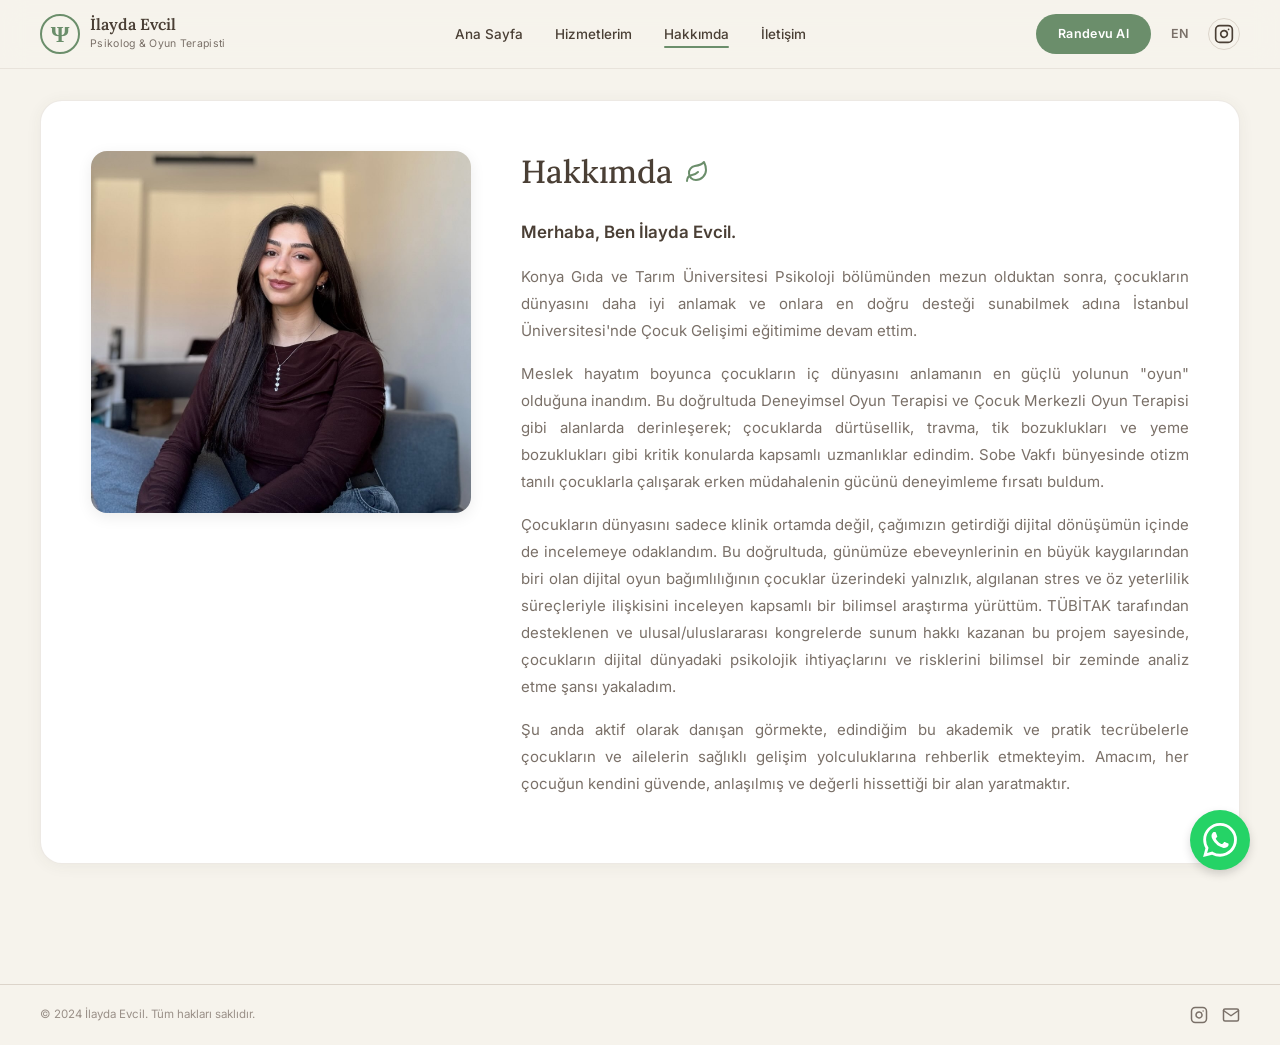
==== hakkimda.html @ 129b961d "Initial commit: Psikolog website v1" ====
<!DOCTYPE html>
<html lang="tr">
<head>
    <meta charset="UTF-8">
    <meta name="viewport" content="width=device-width, initial-scale=1.0">
    <title>Hakkımda - İlayda Evcil</title>
    <meta name="description" content="İlayda Evcil - Hakkımda. Çocukların dünyasını oyunla anlamaya, ailelerin gelişim yolculuğuna güvenle eşlik etmeye destek oluyorum.">
    
    <!-- Google Fonts -->
    <link rel="preconnect" href="https://fonts.googleapis.com">
    <link rel="preconnect" href="https://fonts.gstatic.com" crossorigin>
    <link href="https://fonts.googleapis.com/css2?family=Inter:wght@300;400;500;600;700&family=Lora:ital,wght@0,400;0,500;0,600;0,700;1,400&display=swap" rel="stylesheet">
    
    <link rel="stylesheet" href="style.css?v=9">
</head>
<body>

    <!-- ========================================== -->
    <!-- HEADER / NAVİGASYON                        -->
    <!-- ========================================== -->
    <header class="header" id="header">
        <div class="container header-inner">
            <!-- Logo -->
            <a href="index.html" class="logo">
                <span class="logo-icon">Ψ</span>
                <div class="logo-text">
                    <span class="logo-name">İlayda Evcil</span>
                    <span class="logo-title">Psikolog & Oyun Terapisti</span>
                </div>
            </a>

            <!-- Navigasyon Linkleri -->
            <nav class="nav" id="nav">
                <ul class="nav-links">
                    <li><a href="index.html#anasayfa" class="nav-link">Ana Sayfa</a></li>
                    <li><a href="index.html#hizmetler" class="nav-link">Hizmetlerim</a></li>
                    <li><a href="hakkimda.html" class="nav-link active">Hakkımda</a></li>
                    <li><a href="index.html#iletisim" class="nav-link">İletişim</a></li>
                </ul>
            </nav>

            <!-- Sağ Taraf -->
            <div class="header-right">
                <a href="randevu.html" class="btn-randevu">Randevu Al</a>
                <span class="lang-switch">EN</span>
                <a href="https://www.instagram.com/psk.ilaydaevcil/" target="_blank" class="social-icon" aria-label="Instagram">
                    <svg width="20" height="20" viewBox="0 0 24 24" fill="none" stroke="currentColor" stroke-width="2" stroke-linecap="round" stroke-linejoin="round"><rect x="2" y="2" width="20" height="20" rx="5" ry="5"/><path d="M16 11.37A4 4 0 1 1 12.63 8 4 4 0 0 1 16 11.37z"/><line x1="17.5" y1="6.5" x2="17.51" y2="6.5"/></svg>
                </a>
                <button class="menu-toggle" id="menuToggle" aria-label="Menüyü Aç/Kapat">
                    <span></span>
                    <span></span>
                    <span></span>
                </button>
            </div>
        </div>
    </header>

    <!-- ========================================== -->
    <!-- HAKKIMDA DETAY SAYFASI                     -->
    <!-- ========================================== -->
    <section class="about-page-section">
        <div class="container">
            <div class="about-page-layout">
                <!-- Fotoğraf Kısmı -->
                <div class="about-page-image">
                    <img src="images/ilayda-about.png" alt="Psikolog İlayda Evcil">
                </div>
                <!-- Metin Kısmı -->
                <div class="about-page-content">
                    <h1 class="page-title">
                        Hakkımda
                        <span class="title-leaf">
                            <svg class="title-deco" width="24" height="24" viewBox="0 0 24 24" fill="none" stroke="currentColor" stroke-width="2" stroke-linecap="round" stroke-linejoin="round">
                                <path d="M11 20A7 7 0 0 1 9.8 6.1C15.5 5 17 4.48 19 2c1 2 2 4.18 2 8 0 5.5-4.78 10-10 10Z"/>
                                <path d="M2 21c0-3 1.85-5.36 5.08-6C9.5 14.52 12 13 13 12"/>
                            </svg>
                        </span>
                    </h1>
                    <div class="about-full-text">
                        <p><strong>Merhaba, Ben İlayda Evcil.</strong></p>
                        <p>Konya Gıda ve Tarım Üniversitesi Psikoloji bölümünden mezun olduktan sonra, çocukların dünyasını daha iyi anlamak ve onlara en doğru desteği sunabilmek adına İstanbul Üniversitesi'nde Çocuk Gelişimi eğitimime devam ettim.</p>
                        <p>Meslek hayatım boyunca çocukların iç dünyasını anlamanın en güçlü yolunun "oyun" olduğuna inandım. Bu doğrultuda Deneyimsel Oyun Terapisi ve Çocuk Merkezli Oyun Terapisi gibi alanlarda derinleşerek; çocuklarda dürtüsellik, travma, tik bozuklukları ve yeme bozuklukları gibi kritik konularda kapsamlı uzmanlıklar edindim. Sobe Vakfı bünyesinde otizm tanılı çocuklarla çalışarak erken müdahalenin gücünü deneyimleme fırsatı buldum.</p>
                        <p>Çocukların dünyasını sadece klinik ortamda değil, çağımızın getirdiği dijital dönüşümün içinde de incelemeye odaklandım. Bu doğrultuda, günümüze ebeveynlerinin en büyük kaygılarından biri olan dijital oyun bağımlılığının çocuklar üzerindeki yalnızlık, algılanan stres ve öz yeterlilik süreçleriyle ilişkisini inceleyen kapsamlı bir bilimsel araştırma yürüttüm. TÜBİTAK tarafından desteklenen ve ulusal/uluslararası kongrelerde sunum hakkı kazanan bu projem sayesinde, çocukların dijital dünyadaki psikolojik ihtiyaçlarını ve risklerini bilimsel bir zeminde analiz etme şansı yakaladım.</p>
                        <p>Şu anda aktif olarak danışan görmekte, edindiğim bu akademik ve pratik tecrübelerle çocukların ve ailelerin sağlıklı gelişim yolculuklarına rehberlik etmekteyim. Amacım, her çocuğun kendini güvende, anlaşılmış ve değerli hissettiği bir alan yaratmaktır.</p>
                    </div>
                </div>
            </div>
        </div>
    </section>

    <!-- ========================================== -->
    <!-- FOOTER                                     -->
    <!-- ========================================== -->
    <footer class="footer" style="margin-top: 40px;">
        <div class="container footer-inner">
            <p class="copyright">© 2024 İlayda Evcil. Tüm hakları saklıdır.</p>
            <div class="footer-socials">
                <a href="https://www.instagram.com/psk.ilaydaevcil/" target="_blank" aria-label="Instagram">
                    <svg width="18" height="18" viewBox="0 0 24 24" fill="none" stroke="currentColor" stroke-width="2" stroke-linecap="round" stroke-linejoin="round"><rect x="2" y="2" width="20" height="20" rx="5" ry="5"/><path d="M16 11.37A4 4 0 1 1 12.63 8 4 4 0 0 1 16 11.37z"/><line x1="17.5" y1="6.5" x2="17.51" y2="6.5"/></svg>
                </a>
                <a href="mailto:psikologilaydaevcil@gmail.com" aria-label="E-Posta">
                    <svg width="18" height="18" viewBox="0 0 24 24" fill="none" stroke="currentColor" stroke-width="2" stroke-linecap="round" stroke-linejoin="round"><path d="M4 4h16c1.1 0 2 .9 2 2v12c0 1.1-.9 2-2 2H4c-1.1 0-2-.9-2-2V6c0-1.1.9-2 2-2z"/><polyline points="22,6 12,13 2,6"/></svg>
                </a>
            </div>
        </div>
    </footer>

    <!-- WHATSAPP SABİT BUTONU -->
    <a href="https://wa.me/905536775512" class="whatsapp-float" target="_blank" rel="noopener noreferrer" aria-label="WhatsApp ile İletişime Geç">
        <svg viewBox="0 0 24 24">
            <path d="M17.472 14.382c-.297-.149-1.758-.867-2.03-.967-.273-.099-.471-.148-.67.15-.197.297-.767.966-.94 1.164-.173.199-.347.223-.644.075-.297-.15-1.255-.463-2.39-1.475-.883-.788-1.48-1.761-1.653-2.059-.173-.297-.018-.458.13-.606.134-.133.298-.347.446-.52.149-.174.198-.298.298-.497.099-.198.05-.371-.025-.52-.075-.149-.669-1.612-.916-2.207-.242-.579-.487-.5-.669-.51-.173-.008-.371-.01-.57-.01-.198 0-.52.074-.792.372-.272.297-1.04 1.016-1.04 2.479 0 1.462 1.065 2.875 1.213 3.074.149.198 2.096 3.2 5.077 4.487.709.306 1.262.489 1.694.625.712.227 1.36.195 1.871.118.571-.085 1.758-.719 2.006-1.413.248-.694.248-1.289.173-1.413-.074-.124-.272-.198-.57-.347m-5.421 7.403h-.004a9.87 9.87 0 01-5.031-1.378l-.361-.214-3.741.982.998-3.648-.235-.374a9.86 9.86 0 01-1.51-5.26c.001-5.45 4.436-9.884 9.888-9.884 2.64 0 5.122 1.03 6.988 2.898a9.825 9.825 0 012.893 6.994c-.003 5.45-4.437 9.884-9.885 9.884m8.413-18.297A11.815 11.815 0 0012.05 0C5.495 0 .16 5.335.157 11.892c0 2.096.547 4.142 1.588 5.945L.057 24l6.305-1.654a11.882 11.882 0 005.683 1.448h.005c6.554 0 11.89-5.335 11.893-11.893a11.821 11.821 0 00-3.48-8.413Z"/>
        </svg>
    </a>

    <script src="script.js?v=2"></script>
</body>
</html>
---- style.css ----
/* ══════════════════════════════════════════════════════════════
   İlayda Evcil - Psikolog & Oyun Terapisti | Ana Stil Dosyası
   ══════════════════════════════════════════════════════════════ */

/* --- RENK PALETİ VE DEĞİŞKENLER --- */
:root {
    --bg-cream: #F6F3EC;
    --bg-beige: #E4DCD3;
    --bg-hero: #F0EBE3;
    --accent-green: #6B8E6B;
    --accent-green-dark: #5A7D5A;
    --accent-green-light: #E8F0E4;
    --accent-warm: #B89C8C;
    --text-dark: #4A3F35;
    --text-gray: #7A7068;
    --text-light: #9A9088;
    --white: #FFFFFF;
    --border-color: #DCD4CA;
    --border-light: rgba(220, 212, 202, 0.5);
    --shadow-soft: 0 2px 16px rgba(74, 63, 53, 0.06);
    --shadow-card: 0 4px 24px rgba(74, 63, 53, 0.08);
    --radius-sm: 10px;
    --radius-md: 16px;
    --radius-lg: 22px;
    --font-heading: 'Lora', serif;
    --font-body: 'Inter', sans-serif;
    --transition: all 0.3s cubic-bezier(0.4, 0, 0.2, 1);
}

/* --- TEMEL SIFIRLAMALAR --- */
*, *::before, *::after {
    margin: 0;
    padding: 0;
    box-sizing: border-box;
}

html {
    scroll-behavior: smooth;
    scroll-padding-top: 80px;
}

body {
    background-color: var(--bg-cream);
    color: var(--text-dark);
    font-family: var(--font-body);
    font-size: 14px;
    line-height: 1.7;
    -webkit-font-smoothing: antialiased;
    -moz-osx-font-smoothing: grayscale;
    overflow-x: hidden;
}

h1, h2, h3, h4 {
    font-family: var(--font-heading);
    font-weight: 500;
    color: var(--text-dark);
    line-height: 1.3;
}

a {
    text-decoration: none;
    color: inherit;
    transition: var(--transition);
}

button {
    font-family: var(--font-body);
    cursor: pointer;
    border: none;
    outline: none;
    background: none;
}

img { max-width: 100%; height: auto; display: block; }
ul { list-style: none; }

.container {
    max-width: 1500px; /* Sayfayı daha fazla kaplaması için */
    width: 100%;
    margin: 0 auto;
    padding: 0 40px;
}


/* ══════════════════════════════════════════
   HEADER
   ══════════════════════════════════════════ */
.header {
    position: fixed;
    top: 0;
    left: 0;
    right: 0;
    z-index: 1000;
    background: rgba(246, 243, 236, 0.92);
    backdrop-filter: blur(12px);
    -webkit-backdrop-filter: blur(12px);
    border-bottom: 1px solid var(--border-light);
    transition: var(--transition);
}

.header.scrolled {
    box-shadow: var(--shadow-soft);
}

.header-inner {
    display: flex;
    align-items: center;
    justify-content: space-between;
    height: 68px;
}

/* Logo */
.logo {
    display: flex;
    align-items: center;
    gap: 10px;
}

.logo-icon {
    font-size: 24px;
    font-weight: 700;
    color: var(--accent-green);
    font-family: var(--font-heading);
    width: 40px;
    height: 40px;
    display: flex;
    align-items: center;
    justify-content: center;
    border: 2px solid var(--accent-green);
    border-radius: 50%;
}

.logo-text {
    display: flex;
    flex-direction: column;
}

.logo-name {
    font-family: var(--font-heading);
    font-size: 16px;
    font-weight: 600;
    color: var(--text-dark);
    line-height: 1.2;
}

.logo-title {
    font-size: 10.5px;
    color: var(--text-gray);
    letter-spacing: 0.3px;
}

/* Nav Links */
.nav-links {
    display: flex;
    gap: 32px;
}

.nav-link {
    font-size: 13.5px;
    font-weight: 500;
    color: var(--text-dark);
    padding: 4px 0;
    position: relative;
}

.nav-link::after {
    content: '';
    position: absolute;
    bottom: -2px;
    left: 0;
    width: 0;
    height: 2px;
    background: var(--accent-green);
    border-radius: 1px;
    transition: var(--transition);
}

.nav-link:hover::after,
.nav-link.active::after {
    width: 100%;
}

.nav-link:hover { color: var(--accent-green); }

/* Header Right */
.header-right {
    display: flex;
    align-items: center;
    gap: 14px;
}

.btn-randevu {
    background: var(--accent-green);
    color: var(--white);
    padding: 9px 22px;
    border-radius: 50px;
    font-size: 12.5px;
    font-weight: 600;
    letter-spacing: 0.3px;
    transition: var(--transition);
}

.btn-randevu:hover {
    background: var(--accent-green-dark);
    transform: translateY(-1px);
    box-shadow: 0 4px 16px rgba(107, 142, 107, 0.3);
}

.lang-switch {
    font-size: 12.5px;
    font-weight: 600;
    color: var(--text-gray);
    cursor: pointer;
    padding: 4px 6px;
    border-radius: 4px;
    transition: var(--transition);
}

.lang-switch:hover {
    color: var(--text-dark);
    background: var(--bg-beige);
}

.social-icon {
    color: var(--text-dark);
    display: flex;
    align-items: center;
    padding: 4px;
    width: 32px;
    height: 32px;
    border: 1px solid var(--border-color);
    border-radius: 50%;
    justify-content: center;
}

.social-icon:hover {
    color: var(--accent-green);
    border-color: var(--accent-green);
}

/* Hamburger */
.menu-toggle {
    display: none;
    flex-direction: column;
    gap: 5px;
    padding: 4px;
}

.menu-toggle span {
    width: 22px;
    height: 2px;
    background: var(--text-dark);
    border-radius: 2px;
    transition: var(--transition);
}


/* ══════════════════════════════════════════
   HERO BÖLÜMÜ — TAM GENİŞLİK BANNER
   ══════════════════════════════════════════ */
.hero {
    margin-top: 68px;
    position: relative;
    overflow: hidden;
    background-color: #FAF7F2; /* Kenarlardan taşarsa arka planı tamamlaması için */
    background-image: url('images/hero-clean.png');
    background-size: auto 95%; /* Yüksekliğin %95'i kadar olsun, sağda dursun, yazılara taşmasın */
    background-position: calc(100% - 100px) bottom; /* Sağdan 100px boşluk bırakarak sola kaydırıldı */
    background-repeat: no-repeat;
    min-height: 380px; /* Boyutu küçültüldü */
}

.hero-inner {
    display: flex;
    align-items: center;
    justify-content: flex-start;
    padding: 40px 40px; /* İç boşluklar daraltıldı */
    position: relative;
    z-index: 2;
    min-height: 380px;
}

.hero-content {
    max-width: 460px;
    position: relative;
    z-index: 2;
}

/* Metnin arkasındaki hafif yapboz/yaprak deseni */
.hero-content::before {
    content: '';
    position: absolute;
    top: -50px;
    bottom: -50px;
    left: -100px;
    right: -100px;
    background-image: url('images/hero-deco.png');
    background-size: cover;
    background-position: center center;
    background-repeat: no-repeat;
    opacity: 0.35; /* Maskeleme nedeniyle azalan belirginliği dengelemek için artırıldı */
    mix-blend-mode: multiply; /* Arka plan krem rengine tam oturması için */
    z-index: -1;
    pointer-events: none;
    /* Kenarlardaki keskin bitişi (kutu görüntüsünü) yok edip arka planla eriyerek birleşmesini sağlar */
    -webkit-mask-image: radial-gradient(ellipse at center, black 50%, transparent 80%);
    mask-image: radial-gradient(ellipse at center, black 50%, transparent 80%);
}

.hero-subtitle {
    display: inline-block;
    font-size: 11px;
    font-weight: 600;
    letter-spacing: 2.5px;
    color: var(--accent-green);
    margin-bottom: 12px;
    text-transform: uppercase;
}

.hero-title {
    font-family: var(--font-heading);
    font-size: clamp(48px, 6vw, 76px);
    font-weight: 400;
    color: var(--text-dark);
    line-height: 1.1;
    margin-bottom: 24px;
}

.hero-desc {
    font-size: 15.5px;
    line-height: 1.8;
    color: var(--text-gray);
}


/* ══════════════════════════════════════════
   İÇERİK BÖLÜMÜ (3 Sütun Yan Yana)
   ══════════════════════════════════════════ */
.content-section {
    padding: 50px 0 40px;
}

.content-grid {
    display: grid;
    grid-template-columns: 1.15fr 1.1fr 1fr; /* Görseldeki gibi üçlü dengeli kutu yapısı */
    gap: 20px; /* Görseldeki gibi aralıklar biraz sıkılaştırıldı */
    align-items: stretch; /* Tüm kutuların alt sınırının aynı hizada eşit bitmesi için eklendi */
}

/* --- PANEL KUTULARI (Görseldeki beyaz çerçeveli ana kutular) --- */
.panel-box {
    background: var(--white);
    border-radius: var(--radius-lg);
    padding: 24px;
    box-shadow: var(--shadow-soft);
    border: 1px solid var(--border-light);
    display: flex;
    flex-direction: column;
}

/* Services Header */
.services-header {
    text-align: center;
    margin-bottom: 20px;
}
.center-title {
    justify-content: center;
    margin-bottom: 8px;
    font-size: 19px;
}
.title-divider {
    display: flex;
    align-items: center;
    justify-content: center;
    gap: 8px;
}
.title-divider span {
    width: 30px;
    height: 1px;
    background: #E4DCD3;
}

/* Başlıklar */
.section-title {
    font-family: var(--font-heading); /* Görseldeki zarif (tırnaklı) font eklendi */
    font-size: 22px; /* Görseldeki gibi biraz daha büyük ve belirgin */
    font-weight: 400; /* Çok kalın olmaması için düzeltildi */
    margin-bottom: 16px;
    display: flex;
    align-items: center;
    gap: 8px;
}

.title-deco {
    color: var(--accent-green);
    font-size: 14px; /* Yaprak ikonu başlığa uyumlu büyütüldü */
}

.title-leaf {
    display: inline-flex;
    align-items: center;
}

/* Simgeler için boyutlanma ve doku (gölge) efekti */
.title-deco svg, .title-divider svg, .expertise-list li svg {
    transition: transform 0.3s ease, filter 0.3s ease;
}

.section-title:hover .title-deco svg,
.services-header:hover .title-divider svg,
.expertise-list li:hover svg {
    transform: scale(1.25);
    filter: drop-shadow(0px 3px 4px rgba(107, 142, 107, 0.4));
}

/* --- SOL: HİZMETLERİMİZ --- */
.services-cards {
    display: flex;
    flex-direction: row;
    gap: 16px;
    flex: 1; /* Sütunun dibine kadar uzaması için */
}

.service-card {
    flex: 1; 
    border-radius: var(--radius-md);
    position: relative;
    overflow: visible; /* Badge taşması için */
    display: flex;
    flex-direction: column;
    text-align: center;
    transition: var(--transition);
}

.service-card:hover {
    transform: translateY(-2px);
}

.card-beige {
    background: #FCF8F2; /* Görseldeki açık bej ton */
    border: none;
}

.card-bordered {
    background: var(--white);
    border: 1.5px solid #C8D9B8; /* Görseldeki hafif yeşil kenarlık */
}

.service-badge {
    position: absolute;
    top: -12px; /* Çizginin üzerine taşması için */
    left: 50%;
    transform: translateX(-50%);
    background: #6B8E6B;
    color: var(--white);
    font-size: 10px;
    font-weight: 600;
    padding: 5px 14px;
    border-radius: 50px;
    white-space: nowrap;
    z-index: 2;
}

.service-card-img {
    width: 100%;
    height: 160px; 
    display: flex;
    align-items: center;
    justify-content: center;
    border-radius: var(--radius-md) var(--radius-md) 0 0;
    overflow: hidden;
}

.service-card-img img {
    height: 100%;
    width: auto;
    object-fit: contain;
    transition: var(--transition);
}

.service-card:hover .service-card-img img {
    transform: scale(1.04);
}

.service-card-body {
    padding: 12px 14px 16px;
}

.service-card-title {
    font-family: var(--font-heading);
    font-size: 16px; 
    font-weight: 500;
    margin-bottom: 6px;
}

.service-card-desc {
    font-size: 11px; 
    color: var(--text-gray);
    line-height: 1.5;
}

/* --- ORTA: HAKKIMDA --- */
.about-col {
    /* Arka plan özellikleri panel-box sınıfından geliyor */
}

.about-text p {
    font-size: 11.5px; /* Hakkımda kısmının dikeyde çok uzamaması için font ve satır aralığı sıkıştırıldı */
    line-height: 1.6;
    color: var(--text-gray);
    margin-bottom: 8px;
}

.about-text p:last-child { margin-bottom: 0; }

.about-text strong {
    color: var(--text-dark);
    font-weight: 600;
    font-size: 13px;
}

/* --- SAĞ: UZMANLIK ALANLARI --- */
.expertise-col {
    /* Arka plan özellikleri panel-box sınıfından geliyor */
}

.expertise-list {
    display: flex;
    flex-direction: column;
    gap: 12px;
}

.expertise-list li {
    display: flex;
    align-items: flex-start;
    gap: 10px;
    font-size: 12.5px;
    color: var(--text-dark);
    line-height: 1.5;
}

.check-icon {
    flex-shrink: 0;
    margin-top: 1px;
    display: flex;
    align-items: center;
}


/* ══════════════════════════════════════════
   İLETİŞİM BÖLÜMÜ
   ══════════════════════════════════════════ */
.contact-section {
    padding: 0 0 30px;
}

.contact-bar {
    display: grid;
    grid-template-columns: repeat(4, 1fr);
    gap: 0;
    background: var(--white);
    border-radius: var(--radius-lg);
    padding: 24px 0;
    box-shadow: var(--shadow-soft);
    border: 1px solid var(--border-light);
}

.contact-item {
    display: flex;
    align-items: flex-start;
    gap: 12px;
    padding: 0 24px;
    border-right: 1px solid var(--border-light);
}

.contact-item:last-child {
    border-right: none;
}

.contact-icon-wrap {
    width: 40px;
    height: 40px;
    border-radius: 50%;
    background: var(--accent-green-light);
    color: var(--accent-green);
    display: flex;
    align-items: center;
    justify-content: center;
    flex-shrink: 0;
}

.contact-label {
    font-size: 13px;
    font-weight: 600;
    margin-bottom: 2px;
}

.contact-value {
    font-size: 11.5px;
    color: var(--text-gray);
    line-height: 1.5;
}


/* ══════════════════════════════════════════
   FOOTER
   ══════════════════════════════════════════ */
.footer {
    padding: 20px 0;
    border-top: 1px solid var(--border-color);
}

.footer-inner {
    display: flex;
    align-items: center;
    justify-content: space-between;
}

.copyright {
    font-size: 11.5px;
    color: var(--text-light);
}

.footer-socials {
    display: flex;
    gap: 14px;
}

.footer-socials a {
    color: var(--text-gray);
    display: flex;
    transition: var(--transition);
}

.footer-socials a:hover {
    color: var(--accent-green);
}


/* ══════════════════════════════════════════
   RANDEVU SAYFASI STİLLERİ
   ══════════════════════════════════════════ */
.randevu-page {
    padding-top: 0;
}

.randevu-hero {
    margin-top: 68px;
    padding: 50px 0 0;
    position: relative;
}

.randevu-hero::before {
    content: '';
    position: absolute;
    top: 0;
    right: 0;
    width: 40%;
    height: 100%;
    background: linear-gradient(180deg, var(--bg-beige) 0%, transparent 100%);
    border-radius: 0 0 0 60%;
    z-index: 0;
    opacity: 0.4;
}

.randevu-hero .container {
    position: relative;
    z-index: 1;
}

.randevu-title {
    font-family: var(--font-heading);
    font-size: clamp(28px, 4vw, 44px);
    font-weight: 400;
    color: var(--text-dark);
    margin-bottom: 14px;
    line-height: 1.2;
}

.randevu-desc {
    font-size: 14px;
    color: var(--text-gray);
    max-width: 480px;
    line-height: 1.7;
    margin-bottom: 36px;
}

/* Bilgi Kutuları */
.info-boxes {
    display: grid;
    grid-template-columns: repeat(3, 1fr);
    gap: 14px;
    margin-bottom: 40px;
}

.info-box {
    background: var(--white);
    border: 1px solid var(--border-color);
    border-radius: var(--radius-md);
    padding: 18px 22px;
}

.info-box-label {
    font-size: 10px;
    font-weight: 700;
    letter-spacing: 1.5px;
    color: var(--text-light);
    text-transform: uppercase;
    margin-bottom: 5px;
}

.info-box-value {
    font-size: 17px;
    font-weight: 500;
    color: var(--text-dark);
}

/* Randevu Formu */
.randevu-form-wrapper {
    background: var(--white);
    border: 1px solid var(--border-color);
    border-radius: var(--radius-lg);
    padding: 36px;
    margin-bottom: 50px;
}

.form-grid {
    display: grid;
    grid-template-columns: 1fr 1fr;
    gap: 20px;
    margin-bottom: 24px;
}

.form-group {
    display: flex;
    flex-direction: column;
}

.form-label {
    font-size: 12.5px;
    font-weight: 600;
    color: var(--text-dark);
    margin-bottom: 7px;
}

.form-input,
.form-select {
    width: 100%;
    padding: 12px 14px;
    border: 1px solid var(--border-color);
    border-radius: var(--radius-sm);
    font-family: var(--font-body);
    font-size: 13.5px;
    color: var(--text-dark);
    background: var(--white);
    transition: var(--transition);
    outline: none;
}

.form-input::placeholder {
    color: var(--text-light);
}

.form-input:focus,
.form-select:focus {
    border-color: var(--accent-green);
    box-shadow: 0 0 0 3px rgba(107, 142, 107, 0.1);
}

/* Uygunluk Bilgisi */
.availability-info {
    background: var(--bg-cream);
    border-radius: var(--radius-sm);
    padding: 14px 18px;
    margin-bottom: 24px;
    border-left: 3px solid var(--accent-green);
}

.availability-info p {
    font-size: 12.5px;
    color: var(--text-gray);
    line-height: 1.6;
}

.availability-info p:first-child {
    color: var(--text-dark);
    font-weight: 500;
}

/* Saat Seçimi */
.time-slots-title {
    font-size: 13px;
    font-weight: 600;
    color: var(--text-dark);
    margin-bottom: 14px;
}

.time-slots-grid {
    display: grid;
    grid-template-columns: repeat(4, 1fr);
    gap: 10px;
    margin-bottom: 28px;
}

.time-slot {
    border: 1.5px solid var(--border-color);
    border-radius: var(--radius-sm);
    padding: 14px 8px;
    text-align: center;
    cursor: pointer;
    transition: var(--transition);
    background: var(--white);
}

.time-slot:hover:not(.time-slot--full) {
    border-color: var(--accent-green);
    background: var(--accent-green-light);
}

.time-slot.time-slot--selected {
    border-color: var(--accent-green);
    background: var(--accent-green-light);
    box-shadow: 0 0 0 2px rgba(107, 142, 107, 0.15);
}

.time-slot--full {
    opacity: 0.5;
    cursor: not-allowed;
    background: #faf5f5;
}

.time-slot-time {
    font-size: 15px;
    font-weight: 600;
    color: var(--text-dark);
    margin-bottom: 3px;
}

.time-slot--full .time-slot-time {
    text-decoration: line-through;
}

.time-slot-status {
    font-size: 10px;
    font-weight: 700;
    letter-spacing: 0.5px;
    text-transform: uppercase;
}

.time-slot-status--available { color: var(--accent-green); }
.time-slot-status--full { color: #c0392b; }

/* Form Alt */
.form-bottom {
    display: flex;
    align-items: center;
    justify-content: space-between;
    gap: 20px;
    padding-top: 20px;
    border-top: 1px solid var(--border-color);
}

.form-bottom-text {
    font-size: 12px;
    color: var(--text-gray);
    max-width: 460px;
    line-height: 1.6;
}

.btn-submit {
    background: var(--text-dark);
    color: var(--white);
    padding: 14px 32px;
    border-radius: var(--radius-sm);
    font-size: 12px;
    font-weight: 700;
    letter-spacing: 1.5px;
    text-transform: uppercase;
    transition: var(--transition);
    white-space: nowrap;
    cursor: pointer;
    border: none;
    font-family: var(--font-body);
}

.btn-submit:hover {
    background: #3a3228;
    transform: translateY(-1px);
    box-shadow: 0 4px 16px rgba(74, 63, 53, 0.3);
}


/* ══════════════════════════════════════════
   RESPONSIVE TASARIM
   ══════════════════════════════════════════ */

/* Tablet */
@media (max-width: 1024px) {
    .content-grid {
        grid-template-columns: 1fr 1fr;
        gap: 20px;
    }

    .services-col {
        grid-column: 1 / -1;
    }

    .services-cards {
        flex-direction: row;
    }

    .service-card { flex: 1; }

    .contact-bar {
        grid-template-columns: 1fr 1fr;
        gap: 20px;
        padding: 24px;
    }

    .contact-item {
        border-right: none;
        padding: 0;
    }

    .info-boxes {
        grid-template-columns: repeat(3, 1fr);
    }

    .hero-content {
        flex: 0 0 42%;
    }

    .hero-image-wrapper {
        flex: 0 0 55%;
    }
}

/* Mobil */
@media (max-width: 768px) {
    .nav {
        position: fixed;
        top: 68px;
        left: 0;
        right: 0;
        background: var(--bg-cream);
        padding: 24px;
        border-bottom: 1px solid var(--border-color);
        transform: translateY(-120%);
        transition: var(--transition);
        box-shadow: var(--shadow-card);
    }

    .nav.open { transform: translateY(0); }

    .nav-links { flex-direction: column; gap: 16px; }
    .nav-link { font-size: 15px; }
    .menu-toggle { display: flex; }
    .lang-switch { display: none; }

    /* Hero */
    .hero { min-height: auto; }

    .hero-inner {
        flex-direction: column;
        text-align: center;
        padding: 30px 28px;
        gap: 30px;
    }

    .hero-content {
        flex: none;
        max-width: 100%;
    }

    .hero-image-wrapper {
        flex: none;
        width: 100%;
        justify-content: center;
    }

    .hero-image { max-width: 400px; }

    /* İçerik */
    .content-grid {
        grid-template-columns: 1fr;
    }

    .services-cards { flex-direction: column; }
    .about-col { padding: 22px; }

    /* İletişim */
    .contact-bar {
        grid-template-columns: 1fr;
        padding: 20px;
        gap: 18px;
    }

    .contact-item { border-right: none; padding: 0; }

    /* Randevu */
    .info-boxes { grid-template-columns: 1fr; }
    .form-grid { grid-template-columns: 1fr; }
    .time-slots-grid { grid-template-columns: repeat(3, 1fr); }
    .randevu-form-wrapper { padding: 22px; }

    .form-bottom {
        flex-direction: column;
        text-align: center;
    }

    .footer-inner {
        flex-direction: column;
        gap: 10px;
        text-align: center;
    }
}

@media (max-width: 480px) {
    .time-slots-grid { grid-template-columns: repeat(2, 1fr); }
    .hero-title { font-size: 36px; }
    .btn-randevu { padding: 8px 16px; font-size: 11.5px; }
}

/* --- WHATSAPP SABİT BUTONU --- */
.whatsapp-float {
    position: fixed;
    width: 60px;
    height: 60px;
    bottom: 30px;
    right: 30px;
    background-color: #25D366;
    color: #FFF;
    border-radius: 50px;
    box-shadow: 0px 4px 10px rgba(0, 0, 0, 0.15);
    z-index: 1000;
    display: flex;
    align-items: center;
    justify-content: center;
    transition: transform 0.3s cubic-bezier(0.175, 0.885, 0.32, 1.275), box-shadow 0.3s ease;
}

.whatsapp-float:hover {
    transform: scale(1.15);
    box-shadow: 0px 6px 15px rgba(37, 211, 102, 0.4);
}

.whatsapp-float svg {
    width: 34px;
    height: 34px;
    fill: white;
}

@media (max-width: 768px) {
    .whatsapp-float {
        width: 50px;
        height: 50px;
        bottom: 20px;
        right: 20px;
    }
    .whatsapp-float svg {
        width: 28px;
        height: 28px;
    }
}

/* --- HAKKIMDA DETAY SAYFASI --- */
.about-page-section {
    padding: 100px 0 80px 0;
    min-height: calc(100vh - 150px);
}

.about-page-layout {
    display: flex;
    gap: 50px;
    background: var(--white);
    padding: 50px;
    border-radius: var(--radius-lg);
    box-shadow: var(--shadow-soft);
    border: 1px solid var(--border-light);
    align-items: flex-start;
}

.about-page-image {
    flex: 0 0 380px;
    border-radius: var(--radius-md);
    overflow: hidden;
    box-shadow: 0 4px 15px rgba(0,0,0,0.08);
}

.about-page-image img {
    width: 100%;
    height: auto;
    object-fit: cover;
    display: block;
}

.about-page-content {
    flex: 1;
}

.page-title {
    font-family: var(--font-heading);
    font-size: 32px;
    font-weight: 500;
    margin-bottom: 24px;
    display: flex;
    align-items: center;
    gap: 12px;
    color: var(--text-dark);
}

.about-full-text p {
    font-family: var(--font-body);
    font-size: 15px;
    line-height: 1.8;
    color: var(--text-gray);
    margin-bottom: 16px;
    text-align: justify;
}

.about-full-text strong {
    color: var(--text-dark);
    font-weight: 600;
    font-size: 17px;
}

@media (max-width: 992px) {
    .about-page-layout {
        flex-direction: column;
        padding: 30px;
    }
    .about-page-image {
        flex: auto;
        width: 100%;
        max-width: 400px;
        margin: 0 auto;
    }
}
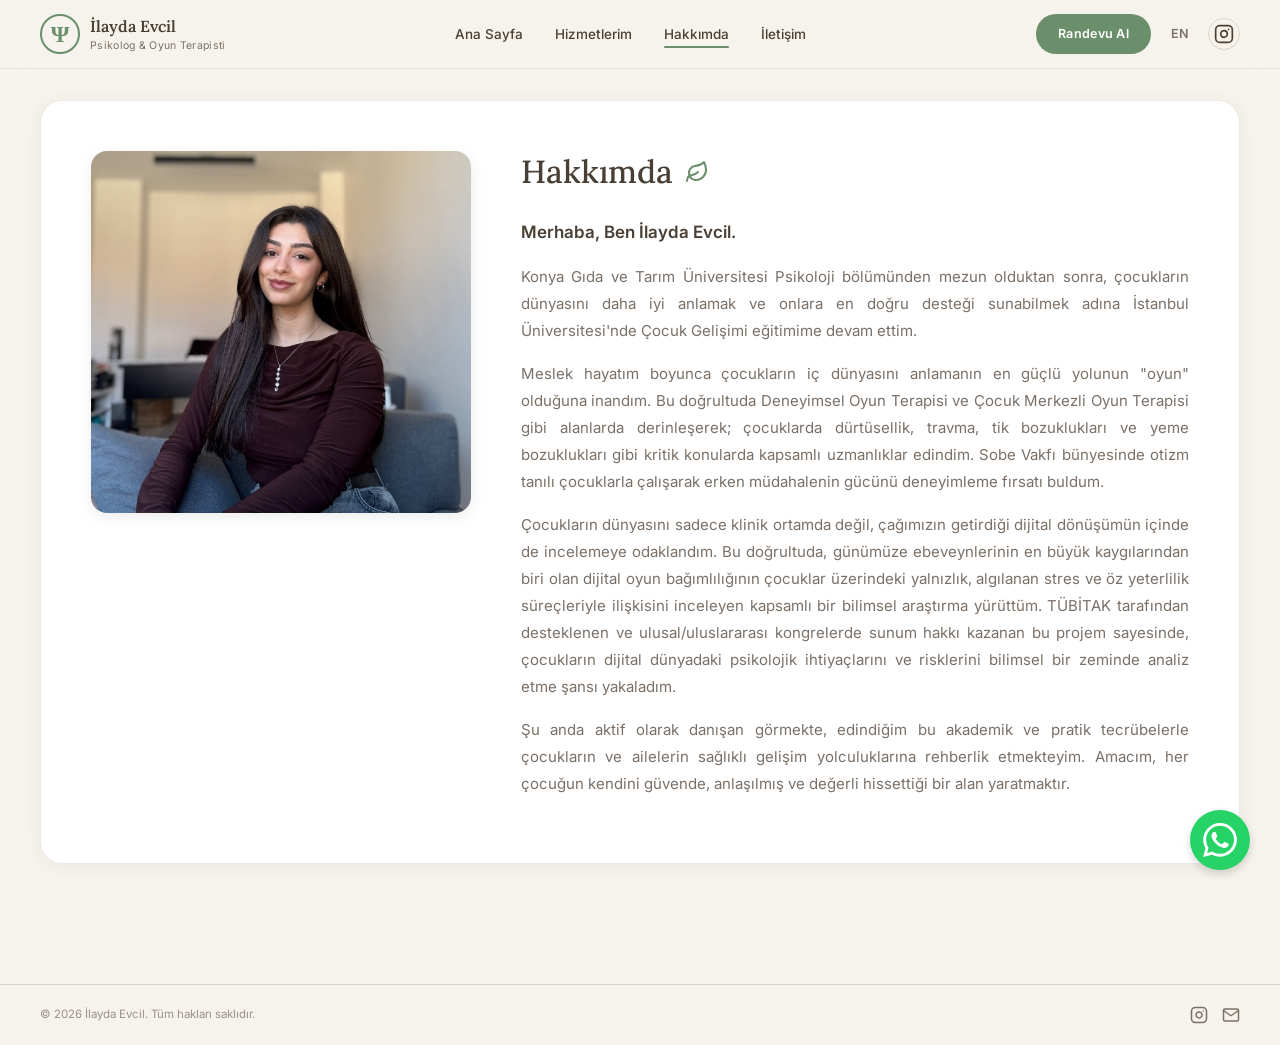
==== commit 3acf2233: "Fix copyright year properly" ====
--- a/hakkimda.html
+++ b/hakkimda.html
@@ -93,7 +93,7 @@
     <!-- ========================================== -->
     <footer class="footer" style="margin-top: 40px;">
         <div class="container footer-inner">
-            <p class="copyright">© 2024 İlayda Evcil. Tüm hakları saklıdır.</p>
+            <p class="copyright">© 2026 İlayda Evcil. Tüm hakları saklıdır.</p>
             <div class="footer-socials">
                 <a href="https://www.instagram.com/psk.ilaydaevcil/" target="_blank" aria-label="Instagram">
                     <svg width="18" height="18" viewBox="0 0 24 24" fill="none" stroke="currentColor" stroke-width="2" stroke-linecap="round" stroke-linejoin="round"><rect x="2" y="2" width="20" height="20" rx="5" ry="5"/><path d="M16 11.37A4 4 0 1 1 12.63 8 4 4 0 0 1 16 11.37z"/><line x1="17.5" y1="6.5" x2="17.51" y2="6.5"/></svg>
--- a/style.css
+++ b/style.css
@@ -140,7 +140,8 @@
     font-size: 16px;
     font-weight: 600;
     color: var(--text-dark);
-    line-height: 1.2;
+    line-height: 1.4;
+    padding-top: 2px;
 }
 
 .logo-title {
@@ -154,6 +155,9 @@
     display: flex;
     gap: 32px;
 }
+
+/* Masaüstünde nav içindeki Randevu Al butonu gizli, mobilde görünür */
+.nav-randevu-item { display: none; }
 
 .nav-link {
     font-size: 13.5px;
@@ -285,6 +289,9 @@
     position: relative;
     z-index: 2;
 }
+
+/* Mobil resim - masaüstünde gizli */
+.hero-mobile-image { display: none; }
 
 /* Metnin arkasındaki hafif yapboz/yaprak deseni */
 .hero-content::before {
@@ -935,73 +942,150 @@
     }
 }
 
-/* Mobil */
+/* ══════════════════════════════════════════
+   MOBİL (max 768px)
+   ══════════════════════════════════════════ */
 @media (max-width: 768px) {
+
+    /* === GENEL === */
+    .container {
+        padding: 0 16px;
+    }
+
+    /* === HEADER === */
     .nav {
         position: fixed;
-        top: 68px;
+        top: 60px;
         left: 0;
         right: 0;
         background: var(--bg-cream);
-        padding: 24px;
+        padding: 20px 16px;
         border-bottom: 1px solid var(--border-color);
-        transform: translateY(-120%);
+        transform: translateY(-130%);
         transition: var(--transition);
         box-shadow: var(--shadow-card);
+        z-index: 999;
     }
 
     .nav.open { transform: translateY(0); }
 
-    .nav-links { flex-direction: column; gap: 16px; }
-    .nav-link { font-size: 15px; }
+    .nav-links { flex-direction: column; gap: 18px; }
+    .nav-link { font-size: 16px; }
     .menu-toggle { display: flex; }
-    .lang-switch { display: none; }
-
-    /* Hero */
-    .hero { min-height: auto; }
+
+    /* Mobilde gereksiz öğeleri gizle */
+    .lang-switch,
+    .header-right .social-icon { display: none; }
+
+    /* Header'daki Randevu Al butonu gizle (nav menüde olacak) */
+    .header-right > a.btn-randevu { display: none; }
+
+    /* Nav içindeki Randevu Al mobilde görünsün - Safari uyumlu */
+    .nav-randevu-item {
+        display: list-item !important;
+        list-style: none;
+        margin-top: 8px;
+    }
+    .nav-randevu-item .btn-randevu {
+        display: block !important;
+        visibility: visible !important;
+        opacity: 1 !important;
+        text-align: center;
+        width: 100%;
+        padding: 13px 20px;
+        font-size: 15px;
+        -webkit-appearance: none;
+        box-sizing: border-box;
+    }
+
+    /* Header yüksekliğini mobil için ayarla */
+    .header-inner { height: 60px; }
+
+    /* Logo hafif küçült */
+    .logo-name { font-size: 14px; }
+    .logo-title { font-size: 9px; }
+    .logo-icon { width: 34px; height: 34px; font-size: 20px; }
+
+    /* === HERO === */
+    /* Mobilde arka plan resmi div olarak gösteriliyor */
+    .hero {
+        margin-top: 60px;
+        min-height: auto;
+        background-image: none;
+        background-color: #FAF7F2;
+        overflow: visible;
+    }
+
+    /* Mobil resim: hero'nun tam genişliğinde, ortalı, scroll ile solar */
+    .hero-mobile-image {
+        display: block;
+        width: 100%;
+        max-height: 340px;
+        overflow: hidden;
+        position: relative;
+        transition: opacity 0.1s linear;
+    }
+
+    .hero-mobile-image img {
+        width: 100%;
+        height: 340px;
+        object-fit: cover;
+        object-position: center top;
+        display: block;
+    }
 
     .hero-inner {
         flex-direction: column;
-        text-align: center;
-        padding: 30px 28px;
-        gap: 30px;
+        align-items: flex-start;
+        text-align: left;
+        padding: 32px 16px 40px;
+        min-height: auto;
+        gap: 0;
     }
 
     .hero-content {
         flex: none;
         max-width: 100%;
-    }
-
-    .hero-image-wrapper {
-        flex: none;
         width: 100%;
-        justify-content: center;
-    }
-
-    .hero-image { max-width: 400px; }
-
-    /* İçerik */
+        background: none;
+        padding: 0;
+        box-shadow: none;
+        border-radius: 0;
+    }
+    
+    .hero-content::before { display: none; }
+
+    .hero-title { font-size: 40px !important; line-height: 1.15; margin-bottom: 14px; }
+    .hero-subtitle { font-size: 10px; letter-spacing: 2px; margin-bottom: 8px; }
+    .hero-desc { font-size: 14px; line-height: 1.7; }
+
+    /* === İÇERİK BÖLÜMÜ === */
+    .content-section { padding: 24px 0 20px; }
+
     .content-grid {
         grid-template-columns: 1fr;
-    }
-
-    .services-cards { flex-direction: column; }
-    .about-col { padding: 22px; }
-
-    /* İletişim */
+        gap: 14px;
+    }
+
+    .services-cards { flex-direction: column; gap: 12px; }
+    .service-card { width: 100%; }
+    .panel-box { padding: 18px; }
+    .about-col { padding: 18px; }
+
+    /* === İLETİŞİM === */
     .contact-bar {
         grid-template-columns: 1fr;
-        padding: 20px;
-        gap: 18px;
+        padding: 16px;
+        gap: 14px;
     }
 
     .contact-item { border-right: none; padding: 0; }
 
-    /* Randevu */
-    .info-boxes { grid-template-columns: 1fr; }
+    /* === RANDEVU === */
+    .info-boxes { grid-template-columns: 1fr; gap: 10px; }
     .form-grid { grid-template-columns: 1fr; }
     .time-slots-grid { grid-template-columns: repeat(3, 1fr); }
-    .randevu-form-wrapper { padding: 22px; }
+    .randevu-form-wrapper { padding: 18px; }
 
     .form-bottom {
         flex-direction: column;
@@ -1017,8 +1101,7 @@
 
 @media (max-width: 480px) {
     .time-slots-grid { grid-template-columns: repeat(2, 1fr); }
-    .hero-title { font-size: 36px; }
-    .btn-randevu { padding: 8px 16px; font-size: 11.5px; }
+    .hero-title { font-size: 32px !important; }
 }
 
 /* --- WHATSAPP SABİT BUTONU --- */
